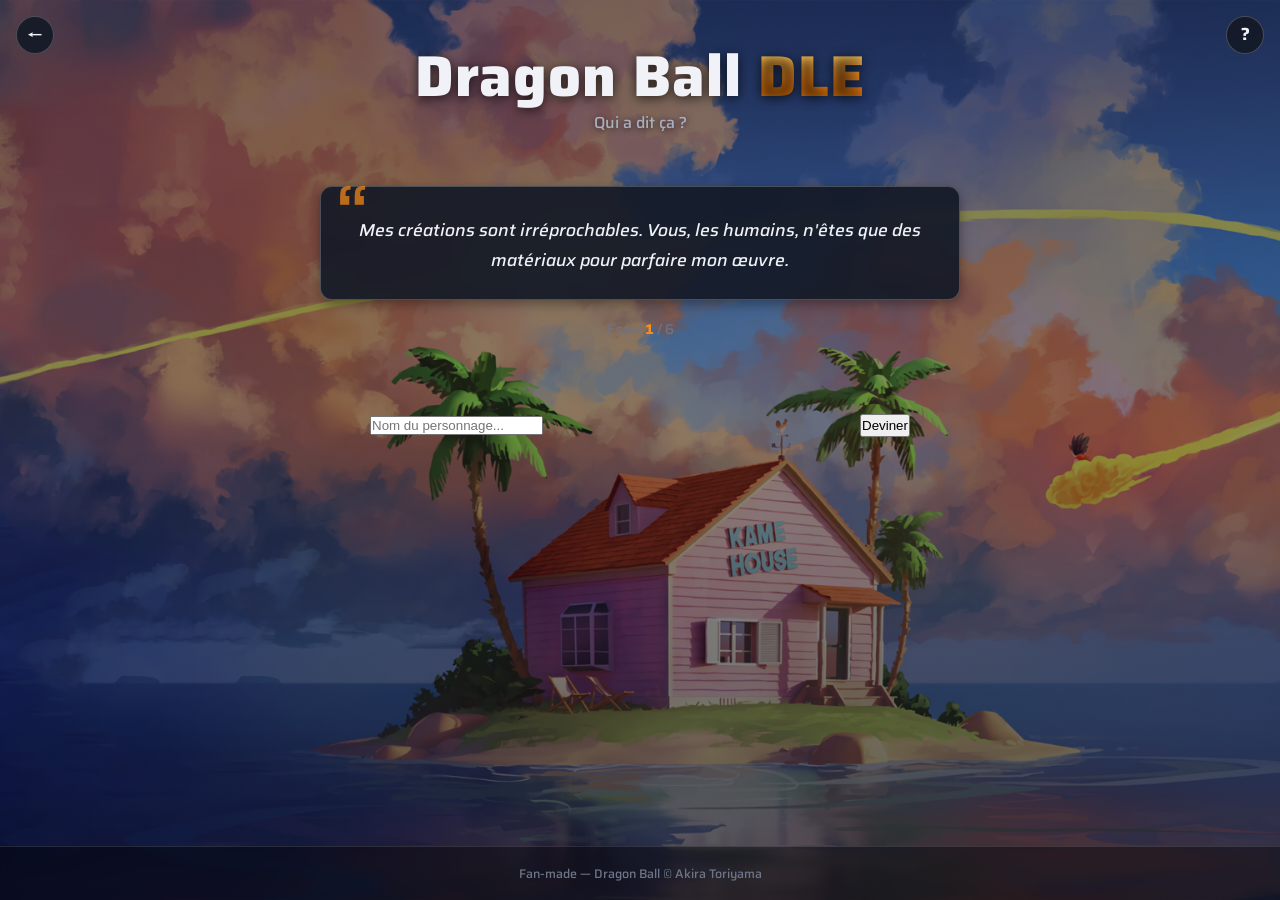
==== quotes.html @ 0acbcc74 "feat: hub de jeux + mode entrainement chrono + mode citations - index.html devient le hub avec 3 car" ====
<!DOCTYPE html>
<html lang="fr">
<head>
  <meta charset="UTF-8" />
  <meta name="viewport" content="width=device-width, initial-scale=1.0" />
  <title>Dragon Ball DLE — Qui a dit ça ?</title>
  <link rel="stylesheet" href="style.css" />
  <link rel="preconnect" href="https://fonts.googleapis.com" />
  <link rel="preconnect" href="https://fonts.gstatic.com" crossorigin />
  <link href="https://fonts.googleapis.com/css2?family=Saira:wght@500;600;700;800&display=swap" rel="stylesheet" />
</head>
<body>
  <div class="bg-image" aria-hidden="true"></div>
  <div class="bg-overlay" aria-hidden="true"></div>

  <a href="index.html" class="back-btn" title="Menu principal">←</a>
  <button id="help-btn" class="help-btn" title="Comment jouer" aria-label="Comment jouer">?</button>

  <div class="page-wrap">
    <header>
      <h1>Dragon Ball <span>DLE</span></h1>
      <p class="subtitle">Qui a dit ça ?</p>
    </header>

    <main>
      <div class="quote-area">
        <div class="quote-bubble" id="quote-bubble">Chargement...</div>

        <div class="quote-counter">Essai <span id="q-current">1</span> / 6</div>

        <div id="quote-wrong-list" class="quote-wrong-list"></div>

        <div id="hints-container" class="hints-container"></div>

        <div class="search-panel">
          <div class="search-box">
            <input type="text" id="q-search-input" placeholder="Nom du personnage..." autocomplete="off" />
            <div id="q-suggestions" class="suggestions hidden"></div>
          </div>
          <button id="q-guess-btn">Deviner</button>
        </div>

        <div id="q-error-msg" class="error-msg hidden"></div>
      </div>

      <!-- Win overlay -->
      <div id="q-win-overlay" class="overlay hidden">
        <div class="modal-panel win-panel">
          <h2>Bien trouvé !</h2>
          <div class="winner-portrait">
            <div class="winner-aura"></div>
            <div class="winner-sparks"></div>
            <img id="q-win-char-img" class="winner-img" alt="" />
          </div>
          <p>Tu as trouvé le personnage en <strong><span id="q-win-tries"></span> essai(s)</strong>.</p>
          <div class="daily-info">
            <div class="info-block">
              <span class="info-label">Prochaine citation dans</span>
              <span class="info-value timer" id="q-win-timer">--:--:--</span>
            </div>
          </div>
          <div class="win-actions">
            <a href="index.html" class="btn-primary">Menu principal</a>
          </div>
        </div>
      </div>

      <!-- Lose overlay -->
      <div id="q-lose-overlay" class="overlay hidden">
        <div class="modal-panel win-panel">
          <h2 style="color: var(--wrong);">Raté !</h2>
          <div class="winner-portrait">
            <div class="winner-aura"></div>
            <img id="q-lose-char-img" class="winner-img" alt="" />
          </div>
          <p>La réponse était <strong id="q-lose-char-name"></strong>.</p>
          <div class="daily-info">
            <div class="info-block">
              <span class="info-label">Prochaine citation dans</span>
              <span class="info-value timer" id="q-lose-timer">--:--:--</span>
            </div>
          </div>
          <div class="win-actions">
            <a href="index.html" class="btn-primary">Menu principal</a>
          </div>
        </div>
      </div>
    </main>

    <footer>
      <p>Fan-made — Dragon Ball © Akira Toriyama</p>
    </footer>
  </div>

  <div id="legend-modal" class="overlay hidden">
    <div class="modal-panel legend-panel">
      <button id="legend-close" class="legend-close" aria-label="Fermer">×</button>
      <h2>Comment jouer</h2>
      <p class="legend-intro">
        Une citation mystère de l'univers Dragon Ball s'affiche. Devine quel personnage l'a prononcée !
      </p>

      <div class="legend-rules">
        <div class="legend-row">
          <div class="legend-cell-demo correct" style="width:auto;padding:6px 12px;">6 essais</div>
          <div class="legend-explain">Tu as droit à <strong>6 tentatives</strong> maximum.</div>
        </div>

        <div class="legend-row">
          <div class="legend-cell-demo partial" style="width:auto;padding:6px 12px;">Indice</div>
          <div class="legend-explain">À chaque mauvaise réponse, un <strong>indice</strong> sur le personnage est révélé.</div>
        </div>

        <div class="legend-row">
          <div class="legend-cell-demo wrong" style="width:auto;padding:6px 12px;">Raté</div>
          <div class="legend-explain">Après 6 erreurs, la réponse est révélée.</div>
        </div>
      </div>

      <p class="legend-reset">La citation change chaque jour à minuit (Paris).</p>

      <button id="legend-start" class="btn-primary">C'est parti !</button>
    </div>
  </div>

  <script src="data.js"></script>
  <script src="quotes-data.js"></script>
  <script src="quotes-game.js"></script>
</body>
</html>
---- style.css ----
/* ═══════════════════════════════════════════════
   DRAGON BALL DLE — Sobre, fond image
   ═══════════════════════════════════════════════ */

:root {
  --panel:        rgba(20, 25, 38, 0.92);
  --panel-light:  rgba(30, 38, 56, 0.92);
  --border:       rgba(255, 255, 255, 0.12);
  --border-strong:rgba(255, 255, 255, 0.22);
  --text:         #f0f2f8;
  --text-dim:     #a8b0c0;
  --text-muted:   #6c7588;

  --orange:       #ff8c1a;
  --correct:      #4caf50;
  --correct-bg:   #2e6b32;
  --partial:      #f1b211;
  --partial-bg:   #8b6612;
  --wrong:        #c44545;
  --wrong-bg:     #6e2828;

  --radius: 6px;
  --shadow-soft: 0 4px 12px rgba(0, 0, 0, 0.35);

  --font: 'Saira', system-ui, -apple-system, sans-serif;
}

* { box-sizing: border-box; margin: 0; padding: 0; }
*::selection { background: var(--orange); color: #000; }

html { scroll-behavior: smooth; height: 100%; }

body {
  background: #0f1320;
  color: var(--text);
  font-family: var(--font);
  font-weight: 500;
  min-height: 100vh;
  overflow-x: hidden;
  position: relative;
  line-height: 1.4;
}

/* ─── FOND IMAGE ─── */
.bg-image {
  position: fixed; inset: 0; z-index: 0;
  background-image: url('images/background.jpg');
  background-size: cover;
  background-position: center;
  background-repeat: no-repeat;
  background-color: #1a1f2e;
}

.bg-overlay {
  position: fixed; inset: 0; z-index: 1;
  /* Overlay plus léger pour mieux voir le wallpaper */
  background: linear-gradient(180deg,
    rgba(8, 12, 22, 0.55) 0%,
    rgba(8, 12, 22, 0.45) 50%,
    rgba(8, 12, 22, 0.65) 100%);
  pointer-events: none;
}

/* ─── PAGE WRAP — footer sticky en bas ─── */
.page-wrap {
  position: relative;
  z-index: 10;
  min-height: 100vh;
  display: flex;
  flex-direction: column;
}

.page-wrap main {
  flex: 1;
}

/* ─── BOUTONS FLOTTANTS (aide, stats) ─── */
.help-btn {
  position: fixed;
  top: 16px; right: 16px;
  z-index: 50;
  width: 38px; height: 38px;
  border-radius: 50%;
  border: 1px solid var(--border-strong);
  background: var(--panel);
  color: var(--text);
  font-family: var(--font);
  font-weight: 700;
  font-size: 1.1rem;
  cursor: pointer;
  transition: background 0.15s, transform 0.15s, border-color 0.15s;
  display: flex;
  align-items: center;
  justify-content: center;
  line-height: 1;
  backdrop-filter: blur(8px);
}
.help-btn:hover {
  background: var(--panel-light);
  border-color: var(--orange);
  transform: scale(1.05);
}
.stats-btn { right: 62px; }

/* ─── HEADER ─── */
header {
  text-align: center;
  padding: 48px 20px 24px;
}

h1 {
  font-family: var(--font);
  font-weight: 800;
  font-size: clamp(2.2rem, 6vw, 3.6rem);
  letter-spacing: 1px;
  color: var(--text);
  margin-bottom: 6px;
  line-height: 1;
  text-shadow: 0 2px 12px rgba(0, 0, 0, 0.7);
  animation: titleFadeIn 0.7s ease-out both;
}
h1 span {
  background: linear-gradient(180deg, #ffd76b 0%, var(--orange) 55%, #d96a00 100%);
  -webkit-background-clip: text;
  background-clip: text;
  -webkit-text-fill-color: transparent;
  color: var(--orange);
  animation: titleGlow 3.6s ease-in-out 0.7s infinite;
  display: inline-block;
}

@keyframes titleFadeIn {
  from { opacity: 0; transform: translateY(-8px); }
  to   { opacity: 1; transform: translateY(0); }
}
@keyframes titleGlow {
  0%, 100% { filter: drop-shadow(0 0 0 rgba(255, 165, 0, 0)); }
  50%      { filter: drop-shadow(0 0 14px rgba(255, 165, 0, 0.55)); }
}

.subtitle {
  font-size: 1rem;
  color: var(--text-dim);
  margin-bottom: 16px;
  text-shadow: 0 1px 6px rgba(0, 0, 0, 0.7);
}

.header-stats {
  display: inline-flex;
  gap: 14px;
  flex-wrap: wrap;
  justify-content: center;
}
.stat {
  background: var(--panel);
  border: 1px solid var(--border);
  border-radius: var(--radius);
  padding: 6px 14px;
  font-size: 0.9rem;
  color: var(--text-dim);
  backdrop-filter: blur(8px);
}
.stat strong {
  color: var(--text);
  font-weight: 700;
}

/* ─── MAIN ─── */
main {
  max-width: 1100px;
  margin: 0 auto;
  padding: 12px 16px 60px;
  width: 100%;
}

/* ─── BARRE DE RECHERCHE ─── */
.search-panel {
  display: flex;
  gap: 10px;
  margin-bottom: 16px;
  justify-content: center;
}

.search-box {
  position: relative;
  flex: 1;
  max-width: 480px;
}

#search-input {
  width: 100%;
  padding: 12px 16px;
  background: var(--panel);
  border: 1px solid var(--border-strong);
  border-radius: var(--radius);
  color: var(--text);
  font-family: var(--font);
  font-size: 1rem;
  font-weight: 500;
  outline: none;
  backdrop-filter: blur(8px);
  box-shadow: var(--shadow-soft);
  transition: border-color 0.15s;
}
#search-input::placeholder { color: var(--text-muted); }
#search-input:focus { border-color: var(--orange); }

.suggestions {
  position: absolute;
  top: calc(100% + 4px);
  left: 0; right: 0;
  background: var(--panel);
  border: 1px solid var(--border-strong);
  border-radius: var(--radius);
  z-index: 100;
  box-shadow: var(--shadow-soft);
  max-height: 280px;
  overflow-y: auto;
  backdrop-filter: blur(8px);
}
.suggestions.hidden { display: none; }

.suggestion-item {
  padding: 10px 16px;
  cursor: pointer;
  font-weight: 600;
  font-size: 0.92rem;
  border-bottom: 1px solid var(--border);
  transition: background 0.1s;
  color: var(--text);
}
.suggestion-item:last-child { border-bottom: none; }
.suggestion-item:hover {
  background: var(--panel-light);
  color: var(--orange);
}

#guess-btn {
  padding: 12px 24px;
  background: var(--orange);
  border: none;
  border-radius: var(--radius);
  color: #1a1004;
  font-family: var(--font);
  font-weight: 700;
  font-size: 1rem;
  cursor: pointer;
  box-shadow: var(--shadow-soft);
  transition: background 0.15s, transform 0.15s;
  white-space: nowrap;
}
#guess-btn:hover {
  background: #ffa540;
  transform: translateY(-1px);
}
#guess-btn:active { transform: translateY(0); }

/* ─── ERREUR ─── */
.error-msg {
  text-align: center;
  background: var(--wrong-bg);
  border: 1px solid var(--wrong);
  border-radius: var(--radius);
  padding: 8px 14px;
  color: var(--text);
  font-weight: 600;
  margin-bottom: 12px;
  animation: shake 0.3s ease;
}
.error-msg.hidden { display: none; }
@keyframes shake {
  0%, 100% { transform: translateX(0); }
  25% { transform: translateX(-5px); }
  75% { transform: translateX(5px); }
}

/* ─── HINT BOX ─── */
.hint-box {
  background: var(--panel-light);
  border: 1px solid var(--orange);
  border-left: 3px solid var(--orange);
  border-radius: var(--radius);
  padding: 10px 14px;
  margin-bottom: 12px;
  font-size: 0.92rem;
  font-weight: 500;
  color: var(--text);
  backdrop-filter: blur(8px);
}
.hint-box.hidden { display: none; }
.hint-box::before {
  content: "Indice : ";
  font-weight: 700;
  color: var(--orange);
}

/* ─── COLONNES HEADER ─── */
.columns-header {
  display: flex;
  gap: 6px;
  margin-bottom: 8px;
  padding: 0 4px;
}
.columns-header.hidden { display: none; }
.col-label {
  flex: 1;
  text-align: center;
  font-size: 0.72rem;
  font-weight: 700;
  text-transform: uppercase;
  letter-spacing: 0.5px;
  color: var(--text-dim);
  padding: 4px 2px;
  text-shadow: 0 1px 4px rgba(0, 0, 0, 0.7);
}
.col-label:first-child { flex: 1.4; }

/* ─── GUESS ROW ─── */
.guess-row {
  display: flex;
  gap: 6px;
  margin-bottom: 6px;
  opacity: 0;
  transform: translateY(-8px);
  transition: opacity 0.3s ease, transform 0.3s ease;
}
.guess-row.revealed { opacity: 1; transform: translateY(0); }

.cell {
  flex: 1;
  position: relative;
  display: flex;
  flex-direction: column;
  align-items: center;
  justify-content: center;
  gap: 3px;
  padding: 8px 6px;
  font-size: 0.8rem;
  font-weight: 600;
  text-align: center;
  border-radius: var(--radius);
  min-height: 64px;
  background: var(--panel);
  border: 1px solid var(--border);
  animation: flipIn 0.4s ease both;
  overflow: hidden;
  color: var(--text);
}

@keyframes flipIn {
  0%   { transform: rotateX(-90deg); opacity: 0; }
  100% { transform: rotateX(0); opacity: 1; }
}

.cell-name {
  flex: 1.4;
  background: var(--panel-light);
  font-weight: 700;
  font-size: 0.78rem;
  gap: 6px;
  animation: none;
}

.cell-img-wrap {
  width: 50px;
  height: 50px;
  flex-shrink: 0;
  background: rgba(0, 0, 0, 0.4);
  border-radius: 4px;
  overflow: hidden;
}

.cell-img {
  width: 100%;
  height: 100%;
  object-fit: cover;
  object-position: top center;
  display: block;
}

.cell-img-placeholder {
  width: 100%;
  height: 100%;
  display: flex;
  align-items: center;
  justify-content: center;
  background: rgba(0, 0, 0, 0.4);
  color: var(--text-dim);
  font-size: 1.3rem;
  font-weight: 700;
}
.cell-img-placeholder::before { content: "?"; }

.cell.correct {
  background: var(--correct-bg);
  border-color: var(--correct);
  color: #fff;
}
.cell.partial {
  background: var(--partial-bg);
  border-color: var(--partial);
  color: #fff;
}
.cell.wrong {
  background: var(--wrong-bg);
  border-color: var(--wrong);
  color: #fff;
}

.cell.gradient-up,
.cell.gradient-down {
  border-color: var(--border-strong);
  color: #fff;
}
.cell.gradient-up {
  background: linear-gradient(
    to top,
    var(--wrong-bg) 0%,
    var(--wrong-bg) calc(50% - var(--grad-stop, 30%) / 2),
    var(--correct-bg) calc(50% + var(--grad-stop, 30%) / 2),
    var(--correct-bg) 100%
  );
}
.cell.gradient-down {
  background: linear-gradient(
    to bottom,
    var(--wrong-bg) 0%,
    var(--wrong-bg) calc(50% - var(--grad-stop, 30%) / 2),
    var(--correct-bg) calc(50% + var(--grad-stop, 30%) / 2),
    var(--correct-bg) 100%
  );
}

.cell-arrow {
  font-size: 1.1rem;
  line-height: 1;
  font-weight: 800;
  color: #fff;
  text-shadow: 0 1px 3px rgba(0, 0, 0, 0.6);
}

.cell-val {
  line-height: 1.2;
  font-weight: 700;
  text-shadow: 0 1px 3px rgba(0, 0, 0, 0.5);
}

/* ═══════════════════════════════════════════════
   PANEL « DÉJÀ GAGNÉ » (inline, pas en overlay)
   ═══════════════════════════════════════════════ */

.already-won-panel {
  background: var(--panel);
  border: 1px solid var(--border-strong);
  border-left: 4px solid var(--correct);
  border-radius: var(--radius);
  padding: 28px 28px 24px;
  text-align: center;
  margin-top: 20px;
  backdrop-filter: blur(10px);
  box-shadow: var(--shadow-soft);
}
.already-won-panel.hidden { display: none; }

.already-won-panel h2 {
  font-size: 1.6rem;
  font-weight: 800;
  color: var(--correct);
  margin-bottom: 10px;
}

.already-won-panel p {
  font-size: 1rem;
  color: var(--text);
  margin-bottom: 22px;
}
.already-won-panel p strong { color: var(--orange); font-weight: 700; }

/* ─── DAILY INFO (compteur + timer) ─── */
.daily-info {
  display: flex;
  gap: 12px;
  justify-content: center;
  flex-wrap: wrap;
  margin-bottom: 20px;
}

.info-block {
  background: rgba(0, 0, 0, 0.3);
  border: 1px solid var(--border);
  border-radius: var(--radius);
  padding: 10px 16px;
  display: flex;
  flex-direction: column;
  align-items: center;
  gap: 4px;
  min-width: 160px;
}
.info-label {
  font-size: 0.72rem;
  color: var(--text-dim);
  text-transform: uppercase;
  letter-spacing: 0.5px;
}
.info-value {
  font-size: 1.4rem;
  font-weight: 800;
  color: var(--orange);
  line-height: 1;
}
.info-value.timer {
  font-variant-numeric: tabular-nums;
  letter-spacing: 1px;
}

/* ─── OVERLAY MODALES ─── */
.overlay {
  position: fixed; inset: 0; z-index: 200;
  display: flex; align-items: center; justify-content: center;
  background: rgba(0, 0, 0, 0.7);
  backdrop-filter: blur(4px);
  animation: fadeIn 0.25s ease;
  padding: 20px;
  overflow-y: auto;
}
.overlay.hidden { display: none; }
@keyframes fadeIn {
  from { opacity: 0; }
  to { opacity: 1; }
}

.modal-panel {
  position: relative;
  background: var(--panel);
  border: 1px solid var(--border-strong);
  border-radius: 10px;
  padding: 36px 32px 28px;
  text-align: center;
  box-shadow: 0 12px 32px rgba(0, 0, 0, 0.5);
  animation: scaleIn 0.3s ease;
  max-width: 480px;
  width: 100%;
  backdrop-filter: blur(12px);
}
.legend-panel { max-width: 560px; padding-top: 40px; }

@keyframes scaleIn {
  from { transform: scale(0.92); opacity: 0; }
  to   { transform: scale(1); opacity: 1; }
}

.modal-panel h2 {
  font-family: var(--font);
  font-weight: 800;
  font-size: 1.8rem;
  color: var(--orange);
  margin-bottom: 14px;
}

.modal-panel p {
  font-size: 1rem;
  color: var(--text);
  margin-bottom: 18px;
  line-height: 1.5;
}
.modal-panel p strong { color: var(--orange); font-weight: 700; }

.btn-primary {
  padding: 10px 28px;
  background: var(--orange);
  border: none;
  border-radius: var(--radius);
  color: #1a1004;
  font-family: var(--font);
  font-weight: 700;
  font-size: 1rem;
  cursor: pointer;
  transition: background 0.15s, transform 0.15s;
  box-shadow: var(--shadow-soft);
}
.btn-primary:hover {
  background: #ffa540;
  transform: translateY(-1px);
}
.btn-primary:active { transform: translateY(0); }

/* ─── EASTER EGG ─── */
.easter-panel { border-color: #b388ff; }
.easter-panel h2 { color: #b388ff; }
.easter-tag {
  display: inline-block;
  background: #b388ff;
  color: #1a0d33;
  font-weight: 700;
  font-size: 0.75rem;
  padding: 3px 12px;
  border-radius: 50px;
  letter-spacing: 1.5px;
  margin-bottom: 14px !important;
  text-transform: uppercase;
}
.easter-panel p strong { color: #b388ff; }

.easter-target-box {
  background: var(--panel-light);
  border: 1px solid var(--border-strong);
  border-left: 3px solid #b388ff;
  border-radius: var(--radius);
  padding: 10px 14px;
  margin-bottom: 22px;
  font-size: 0.95rem;
  color: var(--text);
}
.easter-target-box strong { color: #b388ff; font-weight: 800; }

#easter-close-btn {
  background: #b388ff;
  color: #1a0d33;
}
#easter-close-btn:hover { background: #c7a2ff; }

/* ─── LÉGENDE ─── */
.legend-close {
  position: absolute;
  top: 10px; right: 14px;
  width: 28px; height: 28px;
  border-radius: 50%;
  border: none;
  background: transparent;
  color: var(--text-dim);
  font-size: 1.4rem;
  cursor: pointer;
  transition: color 0.15s, background 0.15s;
  display: flex; align-items: center; justify-content: center;
  line-height: 1;
}
.legend-close:hover {
  background: var(--panel-light);
  color: var(--text);
}

.legend-intro {
  font-size: 0.95rem;
  color: var(--text-dim) !important;
  margin-bottom: 20px !important;
  line-height: 1.5;
}

.legend-rules {
  display: flex;
  flex-direction: column;
  gap: 8px;
  margin-bottom: 16px;
}

.legend-row {
  display: flex;
  align-items: center;
  gap: 12px;
  padding: 8px;
  background: rgba(0, 0, 0, 0.25);
  border-radius: var(--radius);
}

.legend-cell-demo {
  flex-shrink: 0;
  width: 90px;
  min-height: 54px;
  display: flex;
  flex-direction: column;
  align-items: center;
  justify-content: center;
  gap: 3px;
  padding: 6px;
  border-radius: var(--radius);
  font-size: 0.78rem;
  font-weight: 700;
  text-align: center;
  border: 1px solid var(--border);
  color: #fff;
}
.legend-cell-demo.correct { background: var(--correct-bg); border-color: var(--correct); }
.legend-cell-demo.partial { background: var(--partial-bg); border-color: var(--partial); }
.legend-cell-demo.wrong   { background: var(--wrong-bg); border-color: var(--wrong); }
.legend-cell-demo.gradient-up {
  background: linear-gradient(to top, var(--wrong-bg) 0%, var(--wrong-bg) 35%, var(--correct-bg) 65%, var(--correct-bg) 100%);
}
.legend-cell-demo.gradient-down {
  background: linear-gradient(to bottom, var(--wrong-bg) 0%, var(--wrong-bg) 35%, var(--correct-bg) 65%, var(--correct-bg) 100%);
}
.legend-cell-demo .cell-arrow {
  font-size: 1.1rem;
  color: #fff;
}

.legend-explain {
  flex: 1;
  font-size: 0.88rem !important;
  line-height: 1.45 !important;
  color: var(--text) !important;
  text-align: left;
  margin-bottom: 0 !important;
}
.legend-explain strong { color: var(--orange) !important; font-weight: 700; }
.legend-explain em { font-style: normal; font-weight: 700; color: var(--text); }

.legend-reset {
  text-align: center;
  font-size: 0.85rem !important;
  color: var(--text-dim) !important;
  font-style: italic;
  margin-bottom: 20px !important;
}

/* ─── FOOTER ─── */
footer {
  text-align: center;
  padding: 18px;
  color: var(--text-muted);
  font-size: 0.78rem;
  background: rgba(0, 0, 0, 0.4);
  backdrop-filter: blur(6px);
  border-top: 1px solid var(--border);
  margin-top: auto;
}

/* ═══════════════════════════════════════════════
   MODE ENTRAÎNEMENT
   ═══════════════════════════════════════════════ */

.practice-entry {
  text-align: right;
  margin-bottom: 8px;
  margin-top: -4px;
}
.practice-entry.hidden { display: none; }

.practice-link {
  background: transparent;
  border: 1px dashed var(--border-strong);
  color: var(--text-dim);
  font-family: var(--font);
  font-weight: 600;
  font-size: 0.78rem;
  padding: 4px 10px;
  border-radius: var(--radius);
  cursor: pointer;
  transition: color 0.15s, border-color 0.15s, background 0.15s;
}
.practice-link:hover {
  color: var(--orange);
  border-color: var(--orange);
  background: rgba(255, 140, 26, 0.06);
}

.practice-banner {
  display: flex;
  flex-wrap: wrap;
  gap: 10px;
  align-items: center;
  justify-content: space-between;
  background: rgba(40, 30, 60, 0.85);
  border: 1px solid #8a6dff;
  border-left: 4px solid #b388ff;
  border-radius: var(--radius);
  padding: 10px 14px;
  margin-bottom: 12px;
  backdrop-filter: blur(8px);
}
.practice-banner.hidden { display: none; }
.practice-banner-text {
  font-size: 0.88rem;
  color: var(--text);
  line-height: 1.4;
  flex: 1;
  min-width: 200px;
}
.practice-banner-text strong { color: #b388ff; }
.practice-banner-actions {
  display: flex;
  gap: 6px;
  flex-wrap: wrap;
}
.practice-small {
  padding: 6px 12px;
  font-size: 0.82rem;
}

.practice-note {
  font-size: 0.82rem !important;
  color: #b388ff !important;
  font-style: italic;
  margin-bottom: 14px !important;
}
.practice-note.hidden { display: none; }

#win-practice-again.hidden { display: none; }
#win-daily-info.hidden { display: none; }

/* ═══════════════════════════════════════════════
   PORTRAIT GAGNANT + AURA KI
   ═══════════════════════════════════════════════ */

.winner-portrait {
  position: relative;
  width: 132px;
  height: 132px;
  margin: 4px auto 18px;
  display: block;
}

.winner-img,
.winner-img-fallback {
  position: relative;
  z-index: 2;
  width: 100%;
  height: 100%;
  object-fit: cover;
  object-position: top center;
  border-radius: 50%;
  border: 3px solid #ffd166;
  box-shadow:
    0 0 0 4px rgba(255, 165, 0, 0.18),
    0 6px 22px rgba(0, 0, 0, 0.55);
  background: #1a1f2e;
  animation: winnerPop 0.55s cubic-bezier(0.34, 1.56, 0.64, 1) both;
}

.winner-img-fallback {
  display: flex;
  align-items: center;
  justify-content: center;
  font-size: 3.4rem;
  font-weight: 800;
  color: var(--orange);
  font-family: var(--font);
  letter-spacing: -1px;
  text-shadow: 0 2px 8px rgba(0, 0, 0, 0.5);
}

.winner-aura {
  position: absolute;
  inset: -22px;
  border-radius: 50%;
  z-index: 0;
  background: radial-gradient(
    circle,
    rgba(255, 220, 120, 0.55) 0%,
    rgba(255, 165, 0, 0.32) 38%,
    rgba(255, 100, 0, 0.05) 65%,
    transparent 78%
  );
  filter: blur(6px);
  animation: kiPulse 2.4s ease-in-out infinite;
  pointer-events: none;
}

.winner-sparks {
  position: absolute;
  inset: -32px;
  border-radius: 50%;
  z-index: 1;
  pointer-events: none;
  background:
    conic-gradient(
      from 0deg,
      transparent 0deg,
      rgba(255, 230, 130, 0.45) 6deg,
      transparent 14deg,
      transparent 60deg,
      rgba(255, 230, 130, 0.35) 66deg,
      transparent 74deg,
      transparent 130deg,
      rgba(255, 230, 130, 0.4) 136deg,
      transparent 144deg,
      transparent 210deg,
      rgba(255, 230, 130, 0.3) 216deg,
      transparent 224deg,
      transparent 290deg,
      rgba(255, 230, 130, 0.38) 296deg,
      transparent 304deg,
      transparent 360deg
    );
  mask: radial-gradient(circle, transparent 48%, #000 56%, #000 72%, transparent 86%);
  -webkit-mask: radial-gradient(circle, transparent 48%, #000 56%, #000 72%, transparent 86%);
  opacity: 0;
  animation: sparkRays 2.8s ease-out 0.2s 1 forwards;
}

@keyframes winnerPop {
  0%   { transform: scale(0.55); opacity: 0; }
  60%  { transform: scale(1.08); opacity: 1; }
  100% { transform: scale(1); opacity: 1; }
}
@keyframes kiPulse {
  0%, 100% { transform: scale(1);    opacity: 0.75; }
  50%      { transform: scale(1.12); opacity: 1; }
}
@keyframes sparkRays {
  0%   { opacity: 0; transform: rotate(0deg)   scale(0.6); }
  20%  { opacity: 1; }
  100% { opacity: 0; transform: rotate(140deg) scale(1.2); }
}

.already-portrait .winner-sparks { display: none; }

/* ═══════════════════════════════════════════════
   ACTIONS MODALES + BOUTON SECONDAIRE
   ═══════════════════════════════════════════════ */

.win-actions {
  display: flex;
  gap: 10px;
  justify-content: center;
  flex-wrap: wrap;
}

.btn-secondary {
  padding: 10px 22px;
  background: transparent;
  border: 1px solid var(--border-strong);
  border-radius: var(--radius);
  color: var(--text);
  font-family: var(--font);
  font-weight: 700;
  font-size: 0.95rem;
  cursor: pointer;
  transition: background 0.15s, border-color 0.15s, color 0.15s, transform 0.15s;
}
.btn-secondary:hover {
  background: var(--panel-light);
  border-color: var(--orange);
  color: var(--orange);
  transform: translateY(-1px);
}

.already-won-panel .btn-secondary { margin-top: 6px; }

/* ═══════════════════════════════════════════════
   MODALE STATS
   ═══════════════════════════════════════════════ */

.stats-panel { max-width: 520px; padding-top: 40px; }

.stats-panel h2 { margin-bottom: 18px; }

.stats-grid {
  display: grid;
  grid-template-columns: repeat(4, 1fr);
  gap: 8px;
  margin-bottom: 20px;
}

.stat-card {
  background: rgba(0, 0, 0, 0.3);
  border: 1px solid var(--border);
  border-radius: var(--radius);
  padding: 10px 6px 8px;
  display: flex;
  flex-direction: column;
  align-items: center;
  gap: 4px;
}
.stat-card-value {
  font-size: 1.6rem;
  font-weight: 800;
  color: var(--orange);
  line-height: 1;
  font-variant-numeric: tabular-nums;
}
.stat-card-label {
  font-size: 0.68rem;
  color: var(--text-dim);
  text-transform: uppercase;
  letter-spacing: 0.5px;
  text-align: center;
  line-height: 1.2;
}

.stats-subheading {
  font-size: 0.85rem;
  font-weight: 700;
  text-transform: uppercase;
  letter-spacing: 0.6px;
  color: var(--text-dim);
  margin-bottom: 10px;
  text-align: left;
}

.stats-distribution {
  display: flex;
  flex-direction: column;
  gap: 4px;
  margin-bottom: 20px;
}

.dist-row {
  display: flex;
  align-items: center;
  gap: 8px;
  font-size: 0.85rem;
  color: var(--text);
}
.dist-label {
  width: 26px;
  text-align: right;
  font-weight: 700;
  font-variant-numeric: tabular-nums;
  color: var(--text-dim);
}
.dist-bar-wrap {
  flex: 1;
  background: rgba(0, 0, 0, 0.3);
  border-radius: 3px;
  overflow: hidden;
  height: 18px;
  position: relative;
}
.dist-bar {
  height: 100%;
  background: linear-gradient(90deg, #ff8c1a 0%, #ffb347 100%);
  border-radius: 3px;
  display: flex;
  align-items: center;
  justify-content: flex-end;
  padding-right: 6px;
  color: #1a1004;
  font-weight: 800;
  font-size: 0.75rem;
  min-width: 26px;
  transition: width 0.5s cubic-bezier(0.22, 1, 0.36, 1);
}
.dist-bar.empty {
  background: transparent;
  color: var(--text-muted);
  padding-left: 6px;
  padding-right: 0;
  justify-content: flex-start;
  font-weight: 600;
}
.dist-bar.highlight {
  background: linear-gradient(90deg, #ffd700 0%, #ff8c1a 100%);
}

.stats-empty {
  text-align: center;
  color: var(--text-dim);
  font-style: italic;
  padding: 14px 8px;
  background: rgba(0, 0, 0, 0.2);
  border-radius: var(--radius);
  font-size: 0.9rem;
}

/* ─── RESPONSIVE ─── */
@media (max-width: 640px) {
  .cell { font-size: 0.66rem; padding: 5px 2px; min-height: 58px; }
  .cell-name { font-size: 0.64rem; flex: 1.2; gap: 4px; }
  .cell-arrow { font-size: 0.9rem; }
  .cell-img-wrap { width: 36px; height: 36px; }
  .col-label { font-size: 0.55rem; letter-spacing: 0.2px; }
  .col-label:first-child { flex: 1.2; }
  #guess-btn { padding: 12px 16px; font-size: 0.95rem; }
  .guess-row { gap: 2px; }
  .columns-header { gap: 2px; }
  .help-btn { width: 34px; height: 34px; font-size: 1rem; }
  .stats-btn { right: 56px; }
  .modal-panel { padding: 28px 22px 22px; }
  .modal-panel h2 { font-size: 1.5rem; }
  .legend-cell-demo { width: 76px; font-size: 0.72rem; }
  .legend-explain { font-size: 0.82rem !important; }
  header { padding: 32px 16px 20px; }
  .info-block { min-width: 140px; padding: 8px 14px; }
  .info-value { font-size: 1.2rem; }
  .winner-portrait { width: 110px; height: 110px; }
  .stats-grid { grid-template-columns: repeat(2, 1fr); }
  .practice-banner-text { font-size: 0.82rem; }
  .practice-link { font-size: 0.74rem; padding: 4px 8px; }
}

/* ═══════════════════════════════════════════════
   BOUTON RETOUR
   ═══════════════════════════════════════════════ */
.back-btn {
  position: fixed;
  top: 16px; left: 16px;
  z-index: 50;
  width: 38px; height: 38px;
  border-radius: 50%;
  border: 1px solid var(--border-strong);
  background: var(--panel);
  color: var(--text);
  font-size: 1.1rem;
  font-family: var(--font);
  cursor: pointer;
  text-decoration: none;
  display: flex; align-items: center; justify-content: center;
  backdrop-filter: blur(8px);
  transition: background 0.15s, transform 0.15s, border-color 0.15s;
  line-height: 1;
}
.back-btn:hover {
  background: var(--panel-light);
  border-color: var(--orange);
  transform: scale(1.05);
}

/* ═══════════════════════════════════════════════
   HUB — GRILLE DES MODES
   ═══════════════════════════════════════════════ */
.hub-wrap header { padding-bottom: 16px; }
.hub-main { padding: 8px 20px 60px; }

.modes-grid {
  display: grid;
  grid-template-columns: repeat(3, 1fr);
  gap: 20px;
  max-width: 860px;
  margin: 0 auto;
}

.mode-card {
  background: var(--panel);
  border: 1px solid var(--border-strong);
  border-radius: 12px;
  padding: 28px 22px 22px;
  text-decoration: none;
  color: var(--text);
  display: flex;
  flex-direction: column;
  gap: 10px;
  transition: border-color 0.2s, transform 0.2s, box-shadow 0.2s;
  backdrop-filter: blur(8px);
  cursor: pointer;
}
.mode-card:hover {
  border-color: var(--orange);
  transform: translateY(-4px);
  box-shadow: 0 10px 28px rgba(255, 140, 26, 0.18);
}
.mode-card:hover .btn-mode { background: #ffa540; }

.mode-icon { font-size: 2.6rem; line-height: 1; }
.mode-title {
  font-size: 1.25rem;
  font-weight: 800;
  color: var(--text);
  line-height: 1.2;
}
.mode-desc {
  font-size: 0.87rem;
  color: var(--text-dim);
  line-height: 1.5;
  flex: 1;
}
.mode-status {
  font-size: 0.8rem;
  color: var(--text-muted);
  font-style: italic;
  min-height: 1.2em;
}

.btn-mode {
  display: block;
  text-align: center;
  padding: 11px 16px;
  background: var(--orange);
  border-radius: var(--radius);
  color: #1a1004;
  font-weight: 700;
  font-size: 0.95rem;
  margin-top: 4px;
  transition: background 0.15s;
}

.card-done {
  border-color: var(--correct) !important;
}
.card-done .btn-mode {
  background: var(--correct-bg);
  color: var(--correct);
  border: 1px solid var(--correct);
}
.card-done:hover { box-shadow: 0 10px 28px rgba(76, 175, 80, 0.18) !important; }

.card-inprogress { border-color: var(--partial) !important; }

.hub-timer {
  font-style: normal;
  color: var(--text-muted);
  font-variant-numeric: tabular-nums;
}

/* ═══════════════════════════════════════════════
   PRACTICE TIMER
   ═══════════════════════════════════════════════ */
.chrono-icon { margin-right: 2px; }

.practice-time-result {
  font-size: 1.1rem;
  color: var(--text-dim);
  margin-bottom: 8px;
}
.practice-time-result strong {
  color: var(--orange);
  font-size: 1.4rem;
  font-variant-numeric: tabular-nums;
  letter-spacing: 1px;
}
.win-record-msg {
  font-size: 0.9rem;
  color: #ffd700;
  font-weight: 700;
  margin-bottom: 10px !important;
}
.win-record-msg.hidden { display: none; }

/* ═══════════════════════════════════════════════
   QUOTES GAME
   ═══════════════════════════════════════════════ */
.quote-area {
  max-width: 640px;
  margin: 0 auto;
}

.quote-bubble {
  background: var(--panel);
  border: 1px solid var(--border-strong);
  border-radius: 12px;
  padding: 28px 32px 24px;
  margin: 0 auto 20px;
  font-size: 1.08rem;
  font-style: italic;
  color: var(--text);
  line-height: 1.75;
  text-align: center;
  position: relative;
  backdrop-filter: blur(8px);
  box-shadow: var(--shadow-soft);
}
.quote-bubble::before {
  content: '\201C';
  font-size: 5rem;
  color: var(--orange);
  position: absolute;
  top: -14px; left: 14px;
  line-height: 1;
  opacity: 0.7;
  font-style: normal;
}

.quote-counter {
  text-align: center;
  font-size: 0.88rem;
  color: var(--text-muted);
  margin-bottom: 14px;
  font-variant-numeric: tabular-nums;
}
.quote-counter span { color: var(--orange); font-weight: 700; }

.quote-wrong-list {
  display: flex;
  flex-wrap: wrap;
  gap: 6px;
  margin-bottom: 16px;
  justify-content: center;
  min-height: 28px;
}
.quote-wrong-chip {
  background: var(--wrong-bg);
  border: 1px solid var(--wrong);
  border-radius: 50px;
  padding: 4px 14px;
  font-size: 0.82rem;
  font-weight: 600;
  color: var(--text);
}

.hints-container {
  display: flex;
  flex-direction: column;
  gap: 6px;
  margin-bottom: 16px;
}
.hint-item {
  background: var(--panel-light);
  border: 1px solid var(--border);
  border-left: 3px solid var(--orange);
  border-radius: var(--radius);
  padding: 8px 14px;
  font-size: 0.88rem;
  color: var(--text);
  animation: fadeIn 0.3s ease;
}
.hint-item strong { color: var(--orange); }

.quote-game-done {
  text-align: center;
  padding: 20px;
  color: var(--text-dim);
  font-style: italic;
}

@media (max-width: 640px) {
  .modes-grid { grid-template-columns: 1fr; gap: 14px; }
  .mode-card { padding: 22px 18px 18px; }
  .mode-icon { font-size: 2rem; }
  .quote-bubble { padding: 24px 20px 20px; font-size: 0.95rem; }
  .quote-bubble::before { font-size: 3.5rem; top: -10px; }
  .hub-main { padding: 8px 14px 48px; }
}
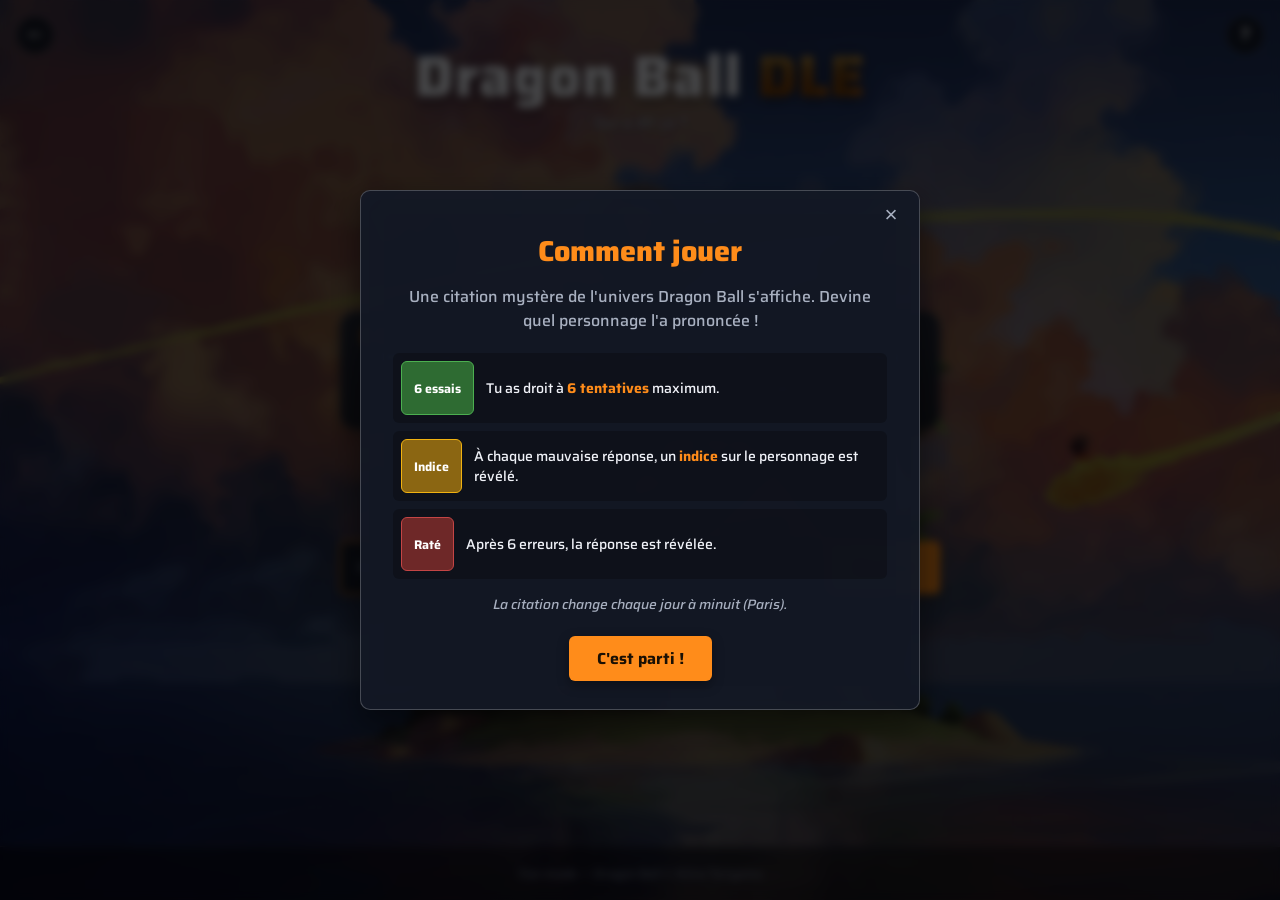
==== commit 4994da6b: "fix(quotes): recherche insensible aux accents + refonte du module « Qui a dit ça ? » Corrections de " ====
--- a/quotes.html
+++ b/quotes.html
@@ -24,8 +24,19 @@
 
     <main>
       <div class="quote-area">
-        <div class="quote-bubble" id="quote-bubble">Chargement...</div>
+        <!-- Personnage mystère + bulle de dialogue -->
+        <div class="quote-stage">
+          <div class="quote-speaker">
+            <div class="q-speaker-avatar" id="q-speaker-avatar">
+              <span class="q-speaker-mark">?</span>
+            </div>
+            <div class="q-speaker-label" id="q-speaker-label">Personnage&nbsp;mystère</div>
+          </div>
 
+          <div class="quote-bubble" id="quote-bubble">Chargement…</div>
+        </div>
+
+        <div class="quote-progress" id="quote-progress" aria-label="Progression des essais"></div>
         <div class="quote-counter">Essai <span id="q-current">1</span> / 6</div>
 
         <div id="quote-wrong-list" class="quote-wrong-list"></div>
@@ -34,7 +45,7 @@
 
         <div class="search-panel">
           <div class="search-box">
-            <input type="text" id="q-search-input" placeholder="Nom du personnage..." autocomplete="off" />
+            <input type="text" id="q-search-input" placeholder="Nom du personnage…" autocomplete="off" spellcheck="false" />
             <div id="q-suggestions" class="suggestions hidden"></div>
           </div>
           <button id="q-guess-btn">Deviner</button>
--- a/style.css
+++ b/style.css
@@ -1218,81 +1218,322 @@
 /* ═══════════════════════════════════════════════
    QUOTES GAME
    ═══════════════════════════════════════════════ */
+/* ═══════════════════════════════════════════════
+   MODULE « QUI A DIT ÇA ? »
+   ═══════════════════════════════════════════════ */
 .quote-area {
-  max-width: 640px;
+  max-width: 600px;
   margin: 0 auto;
 }
 
+/* ── Scène : personnage mystère + bulle ── */
+.quote-stage {
+  display: flex;
+  flex-direction: column;
+  align-items: center;
+  margin-bottom: 22px;
+}
+
+.quote-speaker {
+  display: flex;
+  flex-direction: column;
+  align-items: center;
+  gap: 7px;
+  margin-bottom: 16px;
+}
+
+.q-speaker-avatar {
+  position: relative;
+  width: 86px;
+  height: 86px;
+  border-radius: 50%;
+  display: flex;
+  align-items: center;
+  justify-content: center;
+  background: radial-gradient(circle at 50% 35%, rgba(255,140,26,0.18), rgba(20,25,38,0.95));
+  border: 2px dashed rgba(255, 140, 26, 0.7);
+  box-shadow: 0 0 0 4px rgba(255,140,26,0.08), 0 6px 18px rgba(0,0,0,0.45);
+  overflow: hidden;
+  animation: speakerIdle 2.8s ease-in-out infinite;
+}
+.q-speaker-mark {
+  font-size: 2.6rem;
+  font-weight: 800;
+  color: var(--orange);
+  text-shadow: 0 2px 10px rgba(255,140,26,0.55);
+  font-family: var(--font);
+}
+.q-speaker-img,
+.q-speaker-fallback {
+  position: absolute;
+  inset: 0;
+  width: 100%;
+  height: 100%;
+  object-fit: cover;
+  object-position: top center;
+}
+.q-speaker-fallback {
+  display: flex;
+  align-items: center;
+  justify-content: center;
+  font-size: 2.4rem;
+  font-weight: 800;
+  color: var(--orange);
+  background: #1a1f2e;
+}
+.q-speaker-avatar.revealed {
+  border-style: solid;
+  border-color: #ffd166;
+  box-shadow: 0 0 0 4px rgba(255,209,102,0.18), 0 0 26px rgba(255,180,40,0.5);
+  animation: speakerReveal 0.7s cubic-bezier(0.34,1.56,0.64,1) both;
+}
+.q-speaker-avatar.revealed.lost {
+  border-color: var(--wrong);
+  box-shadow: 0 0 0 4px rgba(196,69,69,0.18), 0 0 22px rgba(196,69,69,0.45);
+}
+.q-speaker-label {
+  font-size: 0.72rem;
+  text-transform: uppercase;
+  letter-spacing: 1.4px;
+  color: var(--text-muted);
+  font-weight: 700;
+}
+.q-speaker-avatar.revealed + .q-speaker-label { color: var(--orange); }
+.q-speaker-avatar.revealed.lost + .q-speaker-label { color: var(--wrong); }
+
+@keyframes speakerIdle {
+  0%, 100% { box-shadow: 0 0 0 4px rgba(255,140,26,0.08), 0 6px 18px rgba(0,0,0,0.45); }
+  50%      { box-shadow: 0 0 0 4px rgba(255,140,26,0.20), 0 6px 22px rgba(0,0,0,0.5); }
+}
+@keyframes speakerReveal {
+  0%   { transform: rotateY(90deg) scale(0.7); opacity: 0.3; }
+  100% { transform: rotateY(0deg)  scale(1);   opacity: 1; }
+}
+
+/* ── Bulle de dialogue ── */
 .quote-bubble {
+  position: relative;
+  width: 100%;
+  background: linear-gradient(180deg, var(--panel-light), var(--panel));
+  border: 1px solid var(--border-strong);
+  border-radius: 16px;
+  padding: 30px 30px 26px;
+  font-size: 1.12rem;
+  font-style: italic;
+  font-weight: 600;
+  color: var(--text);
+  line-height: 1.7;
+  text-align: center;
+  backdrop-filter: blur(8px);
+  box-shadow: var(--shadow-soft);
+  animation: fadeIn 0.4s ease both;
+}
+/* Guillemet décoratif */
+.quote-bubble::before {
+  content: '\201C';
+  font-size: 4.6rem;
+  color: var(--orange);
+  position: absolute;
+  top: 2px; left: 16px;
+  line-height: 1;
+  opacity: 0.55;
+  font-style: normal;
+}
+/* Ergot pointant vers le personnage mystère (au-dessus) */
+.quote-bubble::after {
+  content: '';
+  position: absolute;
+  top: -9px; left: 50%;
+  transform: translateX(-50%);
+  width: 16px; height: 16px;
+  background: var(--panel-light);
+  border-left: 1px solid var(--border-strong);
+  border-top: 1px solid var(--border-strong);
+  border-radius: 3px 0 0 0;
+  rotate: 45deg;
+}
+
+/* ── Barre de progression (6 essais) ── */
+.quote-progress {
+  display: flex;
+  gap: 9px;
+  justify-content: center;
+  margin-bottom: 8px;
+}
+.q-dot {
+  width: 13px;
+  height: 13px;
+  border-radius: 50%;
+  background: rgba(255,255,255,0.08);
+  border: 1px solid var(--border-strong);
+  transition: transform 0.2s, background 0.2s, box-shadow 0.2s;
+}
+.q-dot.current {
+  border-color: var(--orange);
+  box-shadow: 0 0 0 3px rgba(255,140,26,0.18);
+  animation: dotPulse 1.4s ease-in-out infinite;
+}
+.q-dot.miss {
+  background: var(--wrong);
+  border-color: var(--wrong);
+}
+.q-dot.hit {
+  background: #ffd166;
+  border-color: #ffd166;
+  box-shadow: 0 0 10px rgba(255,209,102,0.7);
+  transform: scale(1.2);
+}
+@keyframes dotPulse {
+  0%, 100% { box-shadow: 0 0 0 3px rgba(255,140,26,0.18); }
+  50%      { box-shadow: 0 0 0 5px rgba(255,140,26,0.28); }
+}
+
+.quote-counter {
+  text-align: center;
+  font-size: 0.82rem;
+  color: var(--text-muted);
+  margin-bottom: 16px;
+  font-variant-numeric: tabular-nums;
+}
+.quote-counter span { color: var(--orange); font-weight: 700; }
+
+/* ── Champ de recherche (scopé au module citations) ── */
+#q-search-input {
+  width: 100%;
+  padding: 13px 16px;
   background: var(--panel);
   border: 1px solid var(--border-strong);
-  border-radius: 12px;
-  padding: 28px 32px 24px;
-  margin: 0 auto 20px;
-  font-size: 1.08rem;
-  font-style: italic;
-  color: var(--text);
-  line-height: 1.75;
-  text-align: center;
-  position: relative;
+  border-radius: var(--radius);
+  color: var(--text);
+  font-family: var(--font);
+  font-size: 1rem;
+  font-weight: 500;
+  outline: none;
   backdrop-filter: blur(8px);
   box-shadow: var(--shadow-soft);
-}
-.quote-bubble::before {
-  content: '\201C';
-  font-size: 5rem;
+  transition: border-color 0.15s, box-shadow 0.15s;
+}
+#q-search-input::placeholder { color: var(--text-muted); }
+#q-search-input:focus {
+  border-color: var(--orange);
+  box-shadow: 0 0 0 3px rgba(255,140,26,0.15), var(--shadow-soft);
+}
+#q-search-input:disabled { opacity: 0.55; cursor: not-allowed; }
+
+#q-guess-btn {
+  padding: 13px 26px;
+  background: var(--orange);
+  border: none;
+  border-radius: var(--radius);
+  color: #1a1004;
+  font-family: var(--font);
+  font-weight: 700;
+  font-size: 1rem;
+  cursor: pointer;
+  box-shadow: var(--shadow-soft);
+  transition: background 0.15s, transform 0.15s;
+  white-space: nowrap;
+}
+#q-guess-btn:hover { background: #ffa540; transform: translateY(-1px); }
+#q-guess-btn:active { transform: translateY(0); }
+#q-guess-btn:disabled { opacity: 0.5; cursor: not-allowed; transform: none; }
+
+/* Suggestions : vignette + surlignage clavier */
+#q-suggestions .suggestion-item {
+  display: flex;
+  align-items: center;
+  gap: 10px;
+}
+#q-suggestions .suggestion-item.active {
+  background: var(--panel-light);
   color: var(--orange);
-  position: absolute;
-  top: -14px; left: 14px;
-  line-height: 1;
-  opacity: 0.7;
-  font-style: normal;
-}
-
-.quote-counter {
-  text-align: center;
-  font-size: 0.88rem;
-  color: var(--text-muted);
-  margin-bottom: 14px;
-  font-variant-numeric: tabular-nums;
-}
-.quote-counter span { color: var(--orange); font-weight: 700; }
-
+}
+.suggestion-thumb {
+  width: 26px;
+  height: 26px;
+  border-radius: 50%;
+  object-fit: cover;
+  object-position: top center;
+  flex-shrink: 0;
+  border: 1px solid var(--border);
+  background: #1a1f2e;
+}
+
+/* ── Mauvaises réponses ── */
 .quote-wrong-list {
   display: flex;
   flex-wrap: wrap;
-  gap: 6px;
+  gap: 7px;
   margin-bottom: 16px;
   justify-content: center;
-  min-height: 28px;
+  min-height: 0;
 }
 .quote-wrong-chip {
+  display: inline-flex;
+  align-items: center;
+  gap: 5px;
   background: var(--wrong-bg);
   border: 1px solid var(--wrong);
   border-radius: 50px;
-  padding: 4px 14px;
+  padding: 5px 14px;
   font-size: 0.82rem;
   font-weight: 600;
   color: var(--text);
-}
-
+  animation: fadeIn 0.25s ease both;
+}
+.quote-wrong-chip .chip-x {
+  color: #ff9b9b;
+  font-weight: 800;
+}
+
+/* ── Indices ── */
 .hints-container {
   display: flex;
   flex-direction: column;
-  gap: 6px;
-  margin-bottom: 16px;
+  gap: 8px;
+  margin-bottom: 18px;
 }
 .hint-item {
+  display: flex;
+  align-items: center;
+  gap: 12px;
   background: var(--panel-light);
   border: 1px solid var(--border);
   border-left: 3px solid var(--orange);
   border-radius: var(--radius);
-  padding: 8px 14px;
-  font-size: 0.88rem;
-  color: var(--text);
-  animation: fadeIn 0.3s ease;
-}
-.hint-item strong { color: var(--orange); }
+  padding: 9px 14px;
+  color: var(--text);
+  animation: hintReveal 0.4s ease both;
+}
+.hint-icon {
+  font-size: 1.25rem;
+  width: 34px;
+  height: 34px;
+  flex-shrink: 0;
+  display: flex;
+  align-items: center;
+  justify-content: center;
+  background: rgba(0,0,0,0.3);
+  border-radius: 8px;
+}
+.hint-text {
+  display: flex;
+  flex-direction: column;
+  line-height: 1.3;
+  text-align: left;
+}
+.hint-label {
+  font-size: 0.68rem;
+  text-transform: uppercase;
+  letter-spacing: 0.6px;
+  color: var(--text-muted);
+  font-weight: 700;
+}
+.hint-item strong { color: var(--orange); font-size: 0.96rem; }
+@keyframes hintReveal {
+  from { opacity: 0; transform: translateY(-6px); }
+  to   { opacity: 1; transform: translateY(0); }
+}
 
 .quote-game-done {
   text-align: center;
@@ -1305,7 +1546,12 @@
   .modes-grid { grid-template-columns: 1fr; gap: 14px; }
   .mode-card { padding: 22px 18px 18px; }
   .mode-icon { font-size: 2rem; }
-  .quote-bubble { padding: 24px 20px 20px; font-size: 0.95rem; }
-  .quote-bubble::before { font-size: 3.5rem; top: -10px; }
+  .quote-bubble { padding: 26px 20px 22px; font-size: 1rem; }
+  .quote-bubble::before { font-size: 3.6rem; top: 0; left: 12px; }
   .hub-main { padding: 8px 14px 48px; }
-}
+  .q-speaker-avatar { width: 74px; height: 74px; }
+  .q-speaker-mark { font-size: 2.2rem; }
+  .q-speaker-fallback { font-size: 2rem; }
+  #q-guess-btn { padding: 13px 18px; }
+  .hint-item { padding: 8px 12px; gap: 10px; }
+}
